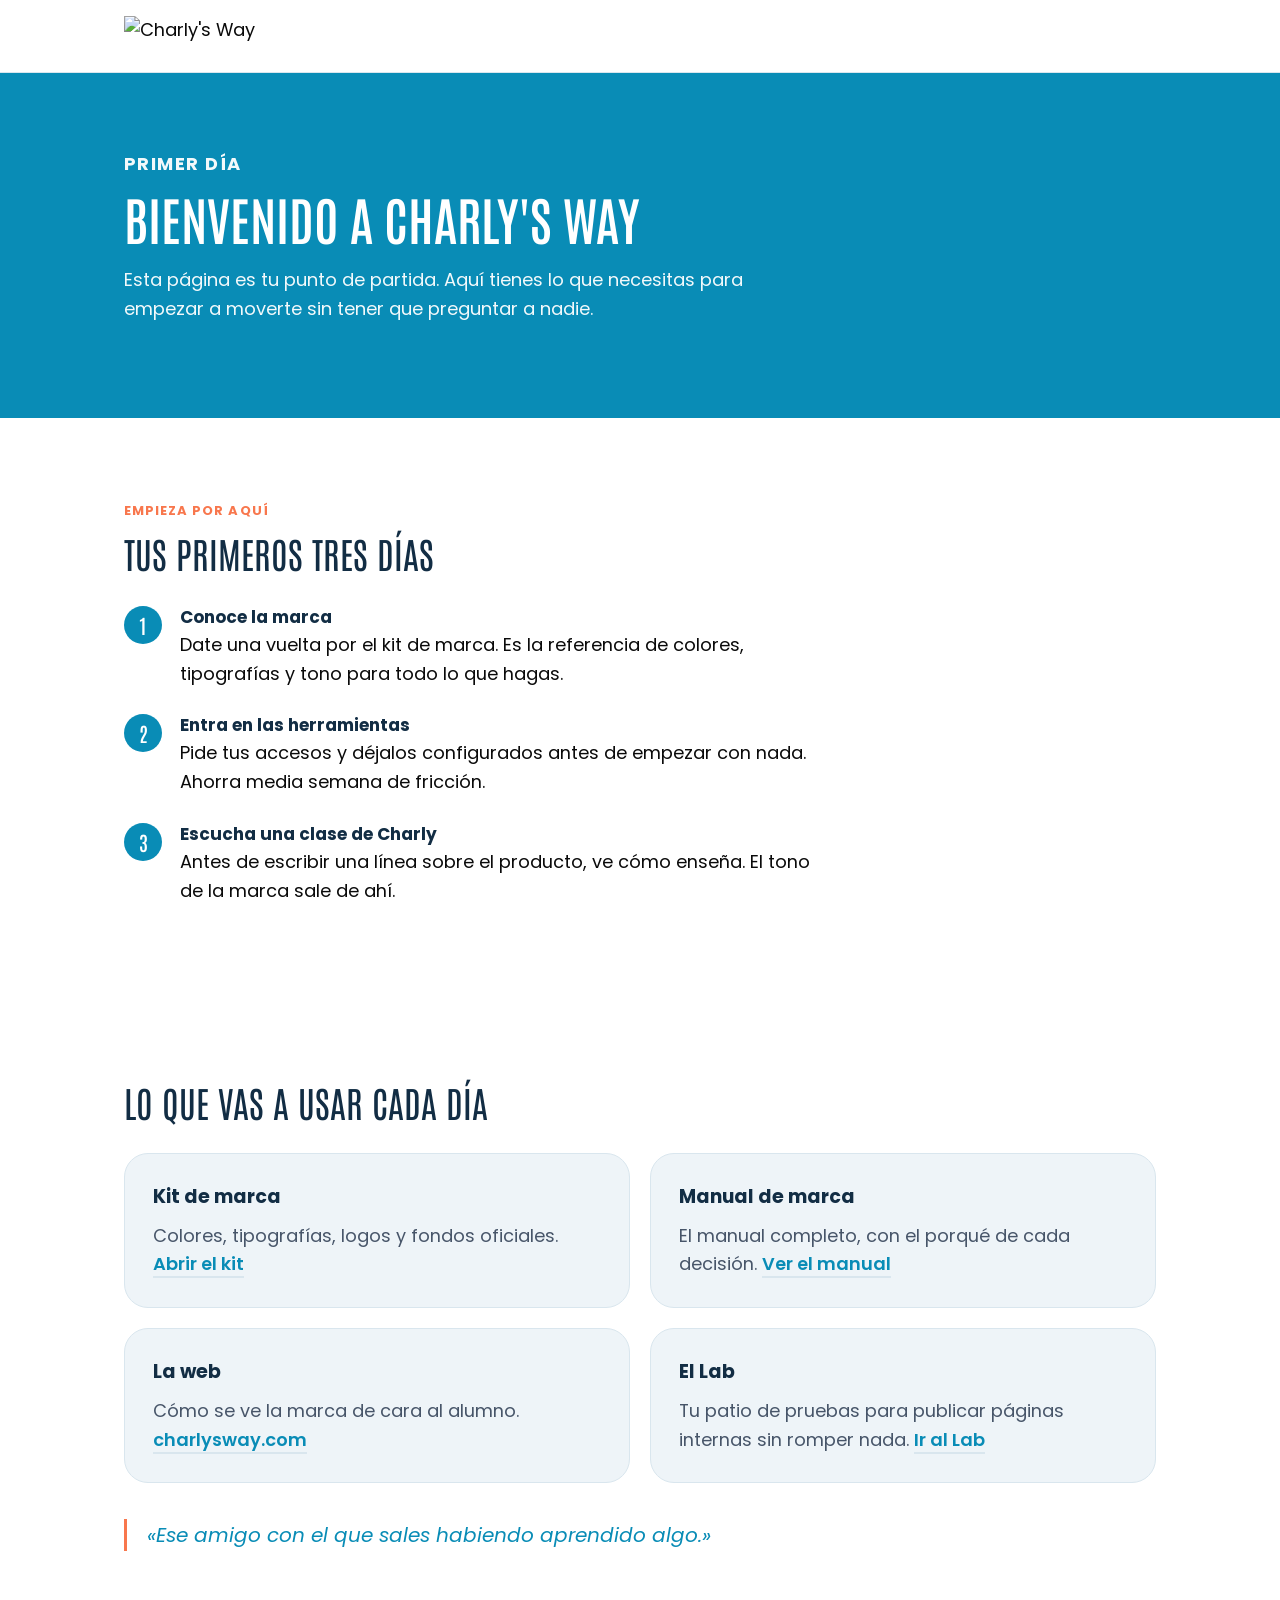
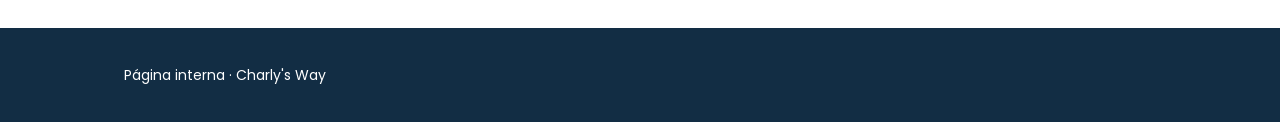
==== sandbox/bienvenida-equipo/index.html @ 8978dc8a "Skill de marca Charly's Way + entorno de pruebas El Lab - Plugin charlysway-web con dos skills: cw-m" ====
<!doctype html>
<html lang="es">
<head>
<meta charset="utf-8">
<meta name="viewport" content="width=device-width, initial-scale=1">
<meta name="robots" content="noindex, nofollow">
<title>Bienvenido al equipo · Charly's Way</title>
<link rel="icon" href="https://lp.charlysway.com/brandkit/assets/logos/logo-cw-azul.svg">
<style>
@import url('https://fonts.googleapis.com/css2?family=Antonio:wght@400;600;700&family=Poppins:ital,wght@0,300;0,400;0,500;0,600;0,700;0,800;1,400&display=swap');
:root{
  --cw-azul:#098cb6;--cw-naranja:#f8774d;--cw-oscuro:#122d44;--cw-blanco:#fff;
  --cw-azul-hondo:#07759a;--cw-naranja-hover:#fa8a64;--cw-tinta:#0a0a0a;--cw-tinta-suave:#475569;
  --cw-card:#eef4f8;--cw-borde:#d9e6ee;
  --cw-display:'Antonio',sans-serif;--cw-texto:'Poppins',system-ui,-apple-system,'Segoe UI',sans-serif;
  --cw-h1:clamp(2rem,1.4rem + 2.6vw,3.25rem);--cw-h2:clamp(1.5rem,1.2rem + 1.4vw,2.25rem);
  --cw-body:clamp(1rem,.96rem + .2vw,1.125rem);--cw-radio-boton:8px;--cw-radio-card:24px;
  --cw-seccion:clamp(3rem,6vw,5.5rem);--cw-ancho:1080px;
}
*{box-sizing:border-box}
body{margin:0;font-family:var(--cw-texto);font-size:var(--cw-body);line-height:1.6;color:var(--cw-tinta);background:var(--cw-blanco)}
.envoltorio{max-width:var(--cw-ancho);margin:0 auto;padding:0 24px}
h1,h2{font-family:var(--cw-display);text-transform:uppercase;line-height:1.05;margin:0 0 .4em}
h1{font-size:var(--cw-h1);font-weight:600;color:var(--cw-blanco)}
h2{font-size:var(--cw-h2);font-weight:400;color:var(--cw-oscuro)}
h3{font-size:1.1875rem;font-weight:700;color:var(--cw-oscuro);margin:0 0 .5em}
p{max-width:62ch}
.cabecera{background:var(--cw-blanco);border-bottom:1.5px solid var(--cw-borde)}
.cabecera .envoltorio{display:flex;align-items:center;justify-content:space-between;gap:24px;padding:16px 24px}
.cabecera img{height:40px;width:auto;display:block}
.etiqueta{display:inline-block;font-weight:700;text-transform:uppercase;letter-spacing:.08em;font-size:.8125rem;margin:0 0 12px;color:var(--cw-blanco);opacity:.85}
.etiqueta-naranja{color:var(--cw-naranja);opacity:1}
.hero{background:var(--cw-azul) url('https://lp.charlysway.com/brandkit/assets/fotos/BG-03.jpg') center/cover no-repeat;color:var(--cw-blanco);padding:var(--cw-seccion) 0}
.hero p{font-size:1.125rem;opacity:.95}
.claro{background:var(--cw-blanco) url('https://lp.charlysway.com/brandkit/assets/fotos/bg-line-01-scaled.jpg') top center/cover no-repeat;padding:var(--cw-seccion) 0}
.blanco{background:var(--cw-blanco);padding:var(--cw-seccion) 0}
/* 4 tarjetas → rejilla exacta 2x2 en desktop, 1 columna en móvil. Sin huérfanas. */
.rejilla{display:grid;gap:20px;grid-template-columns:repeat(2,1fr);margin-top:32px}
@media (max-width:640px){.rejilla{grid-template-columns:1fr}}
.card{background:var(--cw-card);border:1.5px solid var(--cw-borde);border-radius:var(--cw-radio-card);padding:28px}
.card p{margin:0;color:var(--cw-tinta-suave)}
.card a{color:var(--cw-azul);font-weight:600;text-decoration:none;border-bottom:2px solid var(--cw-borde)}
.card a:hover{border-color:var(--cw-naranja)}
.pasos{counter-reset:paso;list-style:none;padding:0;margin:32px 0 0;max-width:64ch}
.pasos li{counter-increment:paso;position:relative;padding-left:56px;margin-bottom:24px}
.pasos li::before{content:counter(paso);position:absolute;left:0;top:2px;width:38px;height:38px;
  background:var(--cw-azul);color:var(--cw-blanco);border-radius:50%;display:flex;align-items:center;
  justify-content:center;font-family:var(--cw-display);font-size:1.25rem;font-weight:600}
.pasos strong{display:block;color:var(--cw-oscuro);font-size:1.0625rem}
.cita{font-style:italic;color:var(--cw-azul);font-size:1.25rem;border-left:3px solid var(--cw-naranja);padding-left:20px;margin:36px 0 0;max-width:60ch}
.pie{background:var(--cw-oscuro);color:var(--cw-blanco);padding:36px 0;font-size:.875rem}
.pie p{margin:0;max-width:none}
</style>
</head>
<body>

<header class="cabecera">
  <div class="envoltorio">
    <img src="https://lp.charlysway.com/brandkit/assets/logos/logo-completo-azul.svg" alt="Charly's Way">
  </div>
</header>

<section class="hero">
  <div class="envoltorio">
    <p class="etiqueta">Primer día</p>
    <h1>Bienvenido a Charly's Way</h1>
    <p>Esta página es tu punto de partida. Aquí tienes lo que necesitas para empezar a moverte sin tener que preguntar a nadie.</p>
  </div>
</section>

<section class="claro">
  <div class="envoltorio">
    <p class="etiqueta etiqueta-naranja">Empieza por aquí</p>
    <h2>Tus primeros tres días</h2>

    <ol class="pasos">
      <li>
        <strong>Conoce la marca</strong>
        Date una vuelta por el kit de marca. Es la referencia de colores, tipografías y tono para todo lo que hagas.
      </li>
      <li>
        <strong>Entra en las herramientas</strong>
        Pide tus accesos y déjalos configurados antes de empezar con nada. Ahorra media semana de fricción.
      </li>
      <li>
        <strong>Escucha una clase de Charly</strong>
        Antes de escribir una línea sobre el producto, ve cómo enseña. El tono de la marca sale de ahí.
      </li>
    </ol>
  </div>
</section>

<section class="blanco">
  <div class="envoltorio">
    <h2>Lo que vas a usar cada día</h2>

    <div class="rejilla">
      <article class="card">
        <h3>Kit de marca</h3>
        <p>Colores, tipografías, logos y fondos oficiales. <a href="https://lp.charlysway.com/brandkit/">Abrir el kit</a></p>
      </article>
      <article class="card">
        <h3>Manual de marca</h3>
        <p>El manual completo, con el porqué de cada decisión. <a href="https://nt.charlysway.com/manual-marca-charlys-way">Ver el manual</a></p>
      </article>
      <article class="card">
        <h3>La web</h3>
        <p>Cómo se ve la marca de cara al alumno. <a href="https://charlysway.com">charlysway.com</a></p>
      </article>
      <article class="card">
        <h3>El Lab</h3>
        <p>Tu patio de pruebas para publicar páginas internas sin romper nada. <a href="/">Ir al Lab</a></p>
      </article>
    </div>

    <blockquote class="cita">«Ese amigo con el que sales habiendo aprendido algo.»</blockquote>
  </div>
</section>

<footer class="pie">
  <div class="envoltorio">
    <p>Página interna · Charly's Way</p>
  </div>
</footer>

</body>
</html>
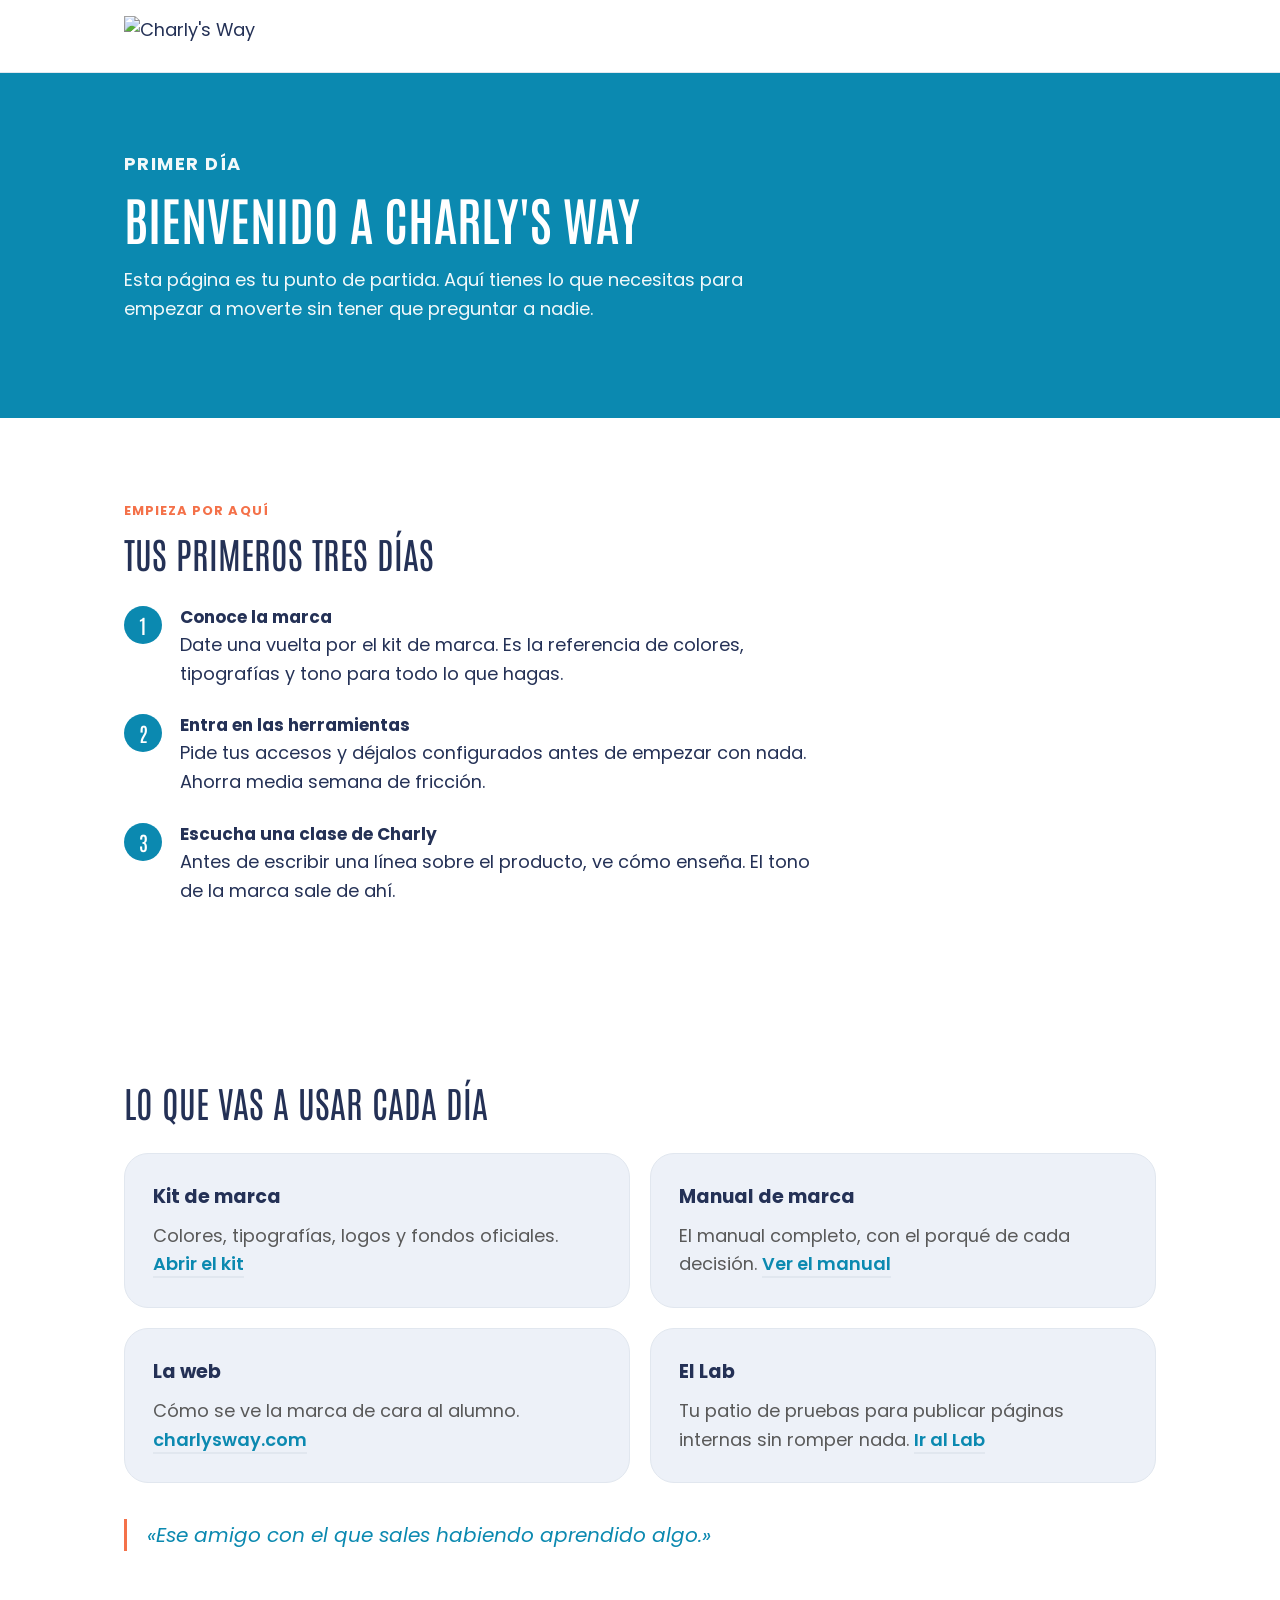
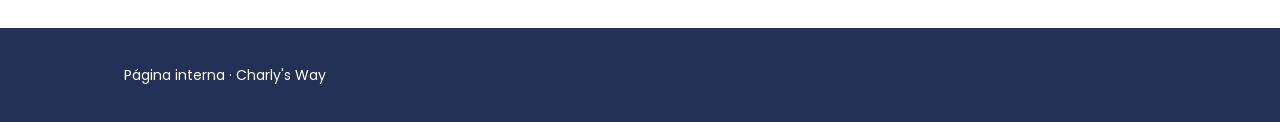
==== commit 3599ccc0: "Alinear la paleta con el manual y el campus + reglas de contraste Hallazgo: el campus (Next 16) usa " ====
--- a/sandbox/bienvenida-equipo/index.html
+++ b/sandbox/bienvenida-equipo/index.html
@@ -9,9 +9,9 @@
 <style>
 @import url('https://fonts.googleapis.com/css2?family=Antonio:wght@400;600;700&family=Poppins:ital,wght@0,300;0,400;0,500;0,600;0,700;0,800;1,400&display=swap');
 :root{
-  --cw-azul:#098cb6;--cw-naranja:#f8774d;--cw-oscuro:#122d44;--cw-blanco:#fff;
-  --cw-azul-hondo:#07759a;--cw-naranja-hover:#fa8a64;--cw-tinta:#0a0a0a;--cw-tinta-suave:#475569;
-  --cw-card:#eef4f8;--cw-borde:#d9e6ee;
+  --cw-azul:#0B89B0;--cw-naranja:#F47149;--cw-oscuro:#243156;--cw-blanco:#fff;
+  --cw-azul-hondo:#086A8A;--cw-naranja-hover:#E25D33;--cw-tinta:#243156;--cw-tinta-suave:#595959;
+  --cw-card:#EDF1F8;--cw-borde:#E1E7EF;
   --cw-display:'Antonio',sans-serif;--cw-texto:'Poppins',system-ui,-apple-system,'Segoe UI',sans-serif;
   --cw-h1:clamp(2rem,1.4rem + 2.6vw,3.25rem);--cw-h2:clamp(1.5rem,1.2rem + 1.4vw,2.25rem);
   --cw-body:clamp(1rem,.96rem + .2vw,1.125rem);--cw-radio-boton:8px;--cw-radio-card:24px;
